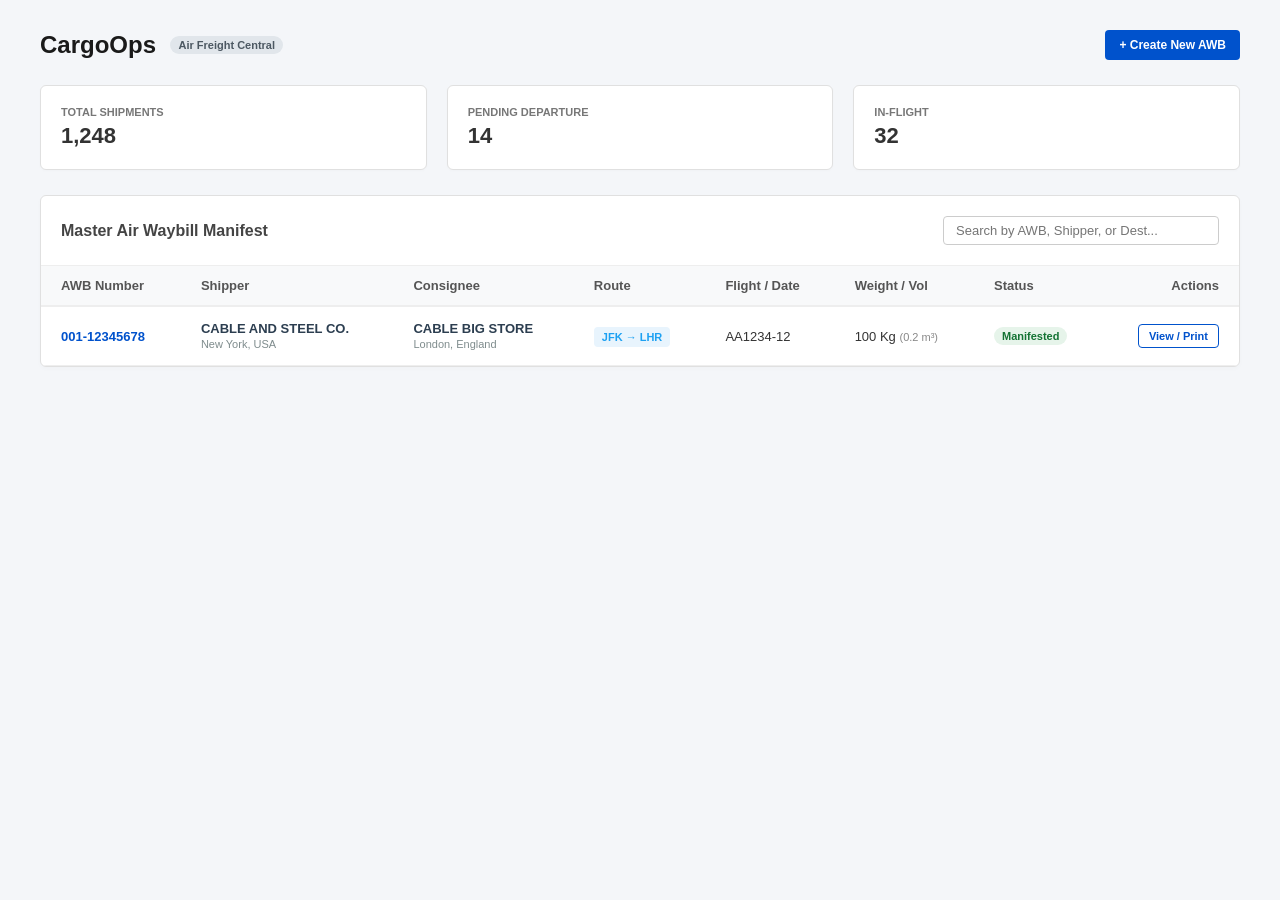
==== index.html @ c764da2b "Implement dynamic shipment loading in dashboard Added a script to dynamically load and display saved" ====
<!DOCTYPE html>
<html lang="en">
<head>
    <meta charset="UTF-8">
    <meta name="viewport" content="width=device-width, initial-scale=1.0">
    <title>Air Waybill Management Dashboard</title>
    <link rel="stylesheet" href="index-style.css">
</head>
<body>

    <div class="dashboard-container">
        <!-- Dashboard Header -->
        <header class="dash-header">
            <div class="brand">
                <h1>CargoOps</h1>
                <span class="badge">Air Freight Central</span>
            </div>
            <div class="dash-actions">
                <button class="btn btn-primary">+ Create New AWB</button>
            </div>
        </header>

        <!-- Metrics Overview Ribbon -->
        <section class="metrics-ribbon">
            <div class="metric-card">
                <span class="metric-label">Total Shipments</span>
                <span class="metric-value">1,248</span>
            </div>
            <div class="metric-card">
                <span class="metric-label">Pending Departure</span>
                <span class="metric-value text-warning">14</span>
            </div>
            <div class="metric-card">
                <span class="metric-label">In-Flight</span>
                <span class="metric-value text-success">32</span>
            </div>
        </section>

        <!-- Concise Shipment Master Log Table -->
        <main class="table-container">
            <div class="table-title-bar">
                <h2>Master Air Waybill Manifest</h2>
                <input type="text" class="search-input" placeholder="Search by AWB, Shipper, or Dest...">
            </div>
            
            <table class="manifest-table">
                <thead>
                    <tr>
                        <th>AWB Number</th>
                        <th>Shipper</th>
                        <th>Consignee</th>
                        <th>Route</th>
                        <th>Flight / Date</th>
                        <th>Weight / Vol</th>
                        <th>Status</th>
                        <th class="text-right">Actions</th>
                    </tr>
                </thead>
                <tbody>
                    <!-- Linked Data Entry matching your exact form layout specifications -->
                    <tr>
                        <td class="bold text-primary">001-12345678</td>
                        <td>
                            <div class="entity-name">CABLE AND STEEL CO.</div>
                            <span class="entity-loc">New York, USA</span>
                        </td>
                        <td>
                            <div class="entity-name">CABLE BIG STORE</div>
                            <span class="entity-loc">London, England</span>
                        </td>
                        <td><span class="route-pill">JFK &rarr; LHR</span></td>
                        <td>AA1234-12</td>
                        <td>100 Kg <small class="muted">(0.2 m³)</small></td>
                        <td><span class="status-indicator status-active">Manifested</span></td>
                        <td class="text-right">
                            <!-- Direct link targets target="_blank" to protect the current index state -->
                            <a href="awb-template.html" target="_blank" class="btn btn-secondary btn-sm">View / Print</a>
                        </td>
                    </tr>
                    <script>
document.addEventListener('DOMContentLoaded', function() {
    // 1. Retrieve the saved shipments from localStorage
    const savedShipments = JSON.parse(localStorage.getItem('airCargoShipments')) || [];
    
    // 2. Locate your dashboard table body or list container
    // Note: Replace 'dashboardTableBody' with the actual ID used in your HTML layout
    const tableBody = document.getElementById('dashboardTableBody'); 
    
    if (!tableBody) return;

    // Clear any static placeholder rows if data exists
    if (savedShipments.length > 0) {
        tableBody.innerHTML = '';
    }

    // 3. Loop through and dynamically append rows to the operational log
    savedShipments.forEach(shipment => {
        const row = document.createElement('tr');
        row.innerHTML = `
            <td><strong>${shipment.awbNumber}</strong></td>
            <td>${shipment.origin}</td>
            <td>${shipment.destination}</td>
            <td>${shipment.timestamp}</td>
            <td><span class="status-badge pending">${shipment.status}</span></td>
        `;
        tableBody.appendChild(row);
    });
});
</script>
                </tbody>
            </table>
        </main>
    </div>

</body>
</html>
---- index-style.css ----
/* Dashboard Theme Colors and Core Typography */
body {
    font-family: -apple-system, BlinkMacSystemFont, "Segoe UI", Roboto, Arial, sans-serif;
    background-color: #f4f6f9;
    color: #333;
    margin: 0;
    padding: 30px;
}

.dashboard-container {
    max-width: 1200px;
    margin: 0 auto;
}

/* Header Component */
.dash-header {
    display: flex;
    justify-content: space-between;
    align-items: center;
    margin-bottom: 25px;
}
.dash-header h1 {
    font-size: 24px;
    margin: 0;
    color: #1a1a1a;
    display: inline-block;
    vertical-align: middle;
}
.badge {
    background: #e1e6eb;
    color: #4c5862;
    font-size: 11px;
    font-weight: bold;
    padding: 3px 8px;
    border-radius: 12px;
    margin-left: 10px;
    vertical-align: middle;
}

/* Metric Display Panels */
.metrics-ribbon {
    display: flex;
    gap: 20px;
    margin-bottom: 25px;
}
.metric-card {
    background: #fff;
    flex: 1;
    padding: 20px;
    border-radius: 6px;
    border: 1px solid #e0e0e0;
    box-shadow: 0 1px 3px rgba(0,0,0,0.02);
}
.metric-label {
    display: block;
    font-size: 11px;
    text-transform: uppercase;
    color: #777;
    font-weight: bold;
    margin-bottom: 5px;
}
.metric-value {
    font-size: 22px;
    font-weight: 700;
}

/* Table Container & Manifest Elements */
.table-container {
    background: #fff;
    border-radius: 6px;
    border: 1px solid #e0e0e0;
    box-shadow: 0 2px 5px rgba(0,0,0,0.02);
    overflow: hidden;
}
.table-title-bar {
    padding: 20px;
    border-bottom: 1px solid #eee;
    display: flex;
    justify-content: space-between;
    align-items: center;
}
.table-title-bar h2 {
    font-size: 16px;
    margin: 0;
    color: #444;
}
.search-input {
    padding: 6px 12px;
    border: 1px solid #ccc;
    border-radius: 4px;
    width: 250px;
    font-size: 13px;
}

/* Clean High-Density Manifest Grid */
.manifest-table {
    width: 100%;
    border-collapse: collapse;
    text-align: left;
    font-size: 13px;
}
.manifest-table th {
    background: #f8f9fa;
    color: #555;
    font-weight: 600;
    padding: 12px 20px;
    border-bottom: 2px solid #eee;
}
.manifest-table td {
    padding: 14px 20px;
    border-bottom: 1px solid #eee;
    vertical-align: middle;
}
.manifest-table tr:hover {
    background-color: #fcfdfe;
}

/* Micro-Layout Styles */
.entity-name { font-weight: 600; color: #2c3e50; }
.entity-loc { font-size: 11px; color: #7f8c8d; }
.route-pill {
    background: #e8f4fd;
    color: #1da1f2;
    padding: 4px 8px;
    border-radius: 4px;
    font-weight: bold;
    font-size: 11px;
}
.status-indicator {
    font-size: 11px;
    font-weight: bold;
    padding: 3px 8px;
    border-radius: 20px;
    display: inline-block;
}
.status-active { background: #e6f4ea; color: #137333; }

/* Interactive Utilities */
.btn {
    text-decoration: none;
    font-size: 12px;
    font-weight: bold;
    padding: 8px 14px;
    border-radius: 4px;
    display: inline-block;
    transition: background 0.1s ease;
}
.btn-primary { background: #0052cc; color: #fff; border: none; }
.btn-primary:hover { background: #0043a4; }
.btn-secondary { background: #fff; color: #0052cc; border: 1px solid #0052cc; }
.btn-secondary:hover { background: #f4f8ff; }
.btn-sm { padding: 5px 10px; font-size: 11px; }

.bold { font-weight: bold; }
.text-primary { color: #0052cc; }
.text-right { text-align: right; }
.muted { color: #888; font-size: 11px; }
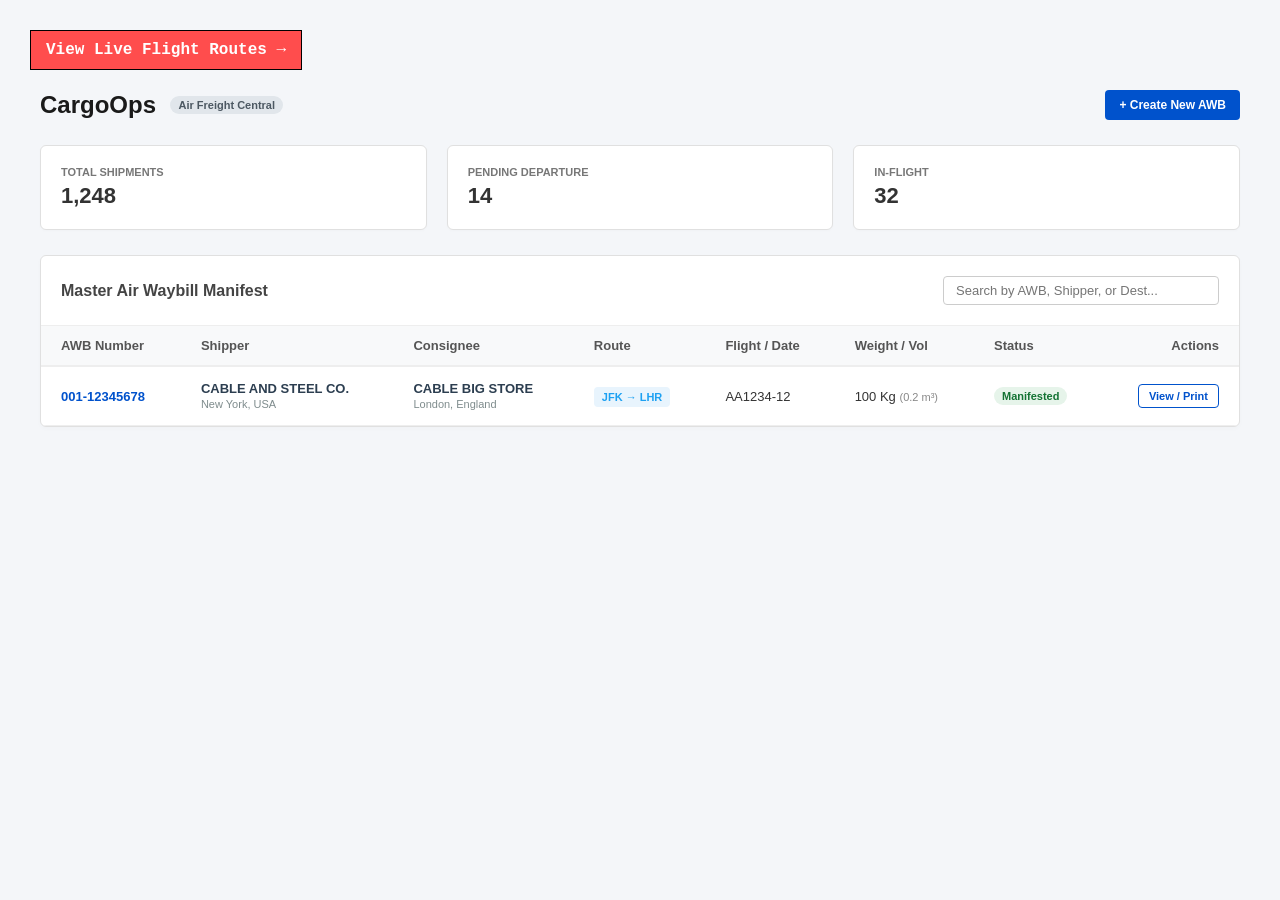
==== commit f948140a: "Add link to 'View Live Flight Routes' in index.html Added a link to view live flight routes in the n" ====
--- a/index.html
+++ b/index.html
@@ -5,6 +5,18 @@
     <meta name="viewport" content="width=device-width, initial-scale=1.0">
     <title>Air Waybill Management Dashboard</title>
     <link rel="stylesheet" href="index-style.css">
+    <!-- Add this button or link inside your navigation bar or header section -->
+<a href="map.html" class="no-print" style="
+    display: inline-block;
+    padding: 10px 15px;
+    background-color: #ff4d4d;
+    color: #fff;
+    text-decoration: none;
+    font-family: 'Courier New', Courier, monospace;
+    font-weight: bold;
+    border: 1px solid #000;
+    margin-bottom: 20px;
+">View Live Flight Routes &rarr;</a>
 </head>
 <body>
 
@@ -77,7 +89,12 @@
                             <a href="awb-template.html" target="_blank" class="btn btn-secondary btn-sm">View / Print</a>
                         </td>
                     </tr>
-                    <script>
+
+                </tbody>
+            </table>
+        </main>
+    </div>
+<script>
 document.addEventListener('DOMContentLoaded', function() {
     // 1. Retrieve the saved shipments from localStorage
     const savedShipments = JSON.parse(localStorage.getItem('airCargoShipments')) || [];
@@ -107,10 +124,5 @@
     });
 });
 </script>
-                </tbody>
-            </table>
-        </main>
-    </div>
-
 </body>
 </html>
